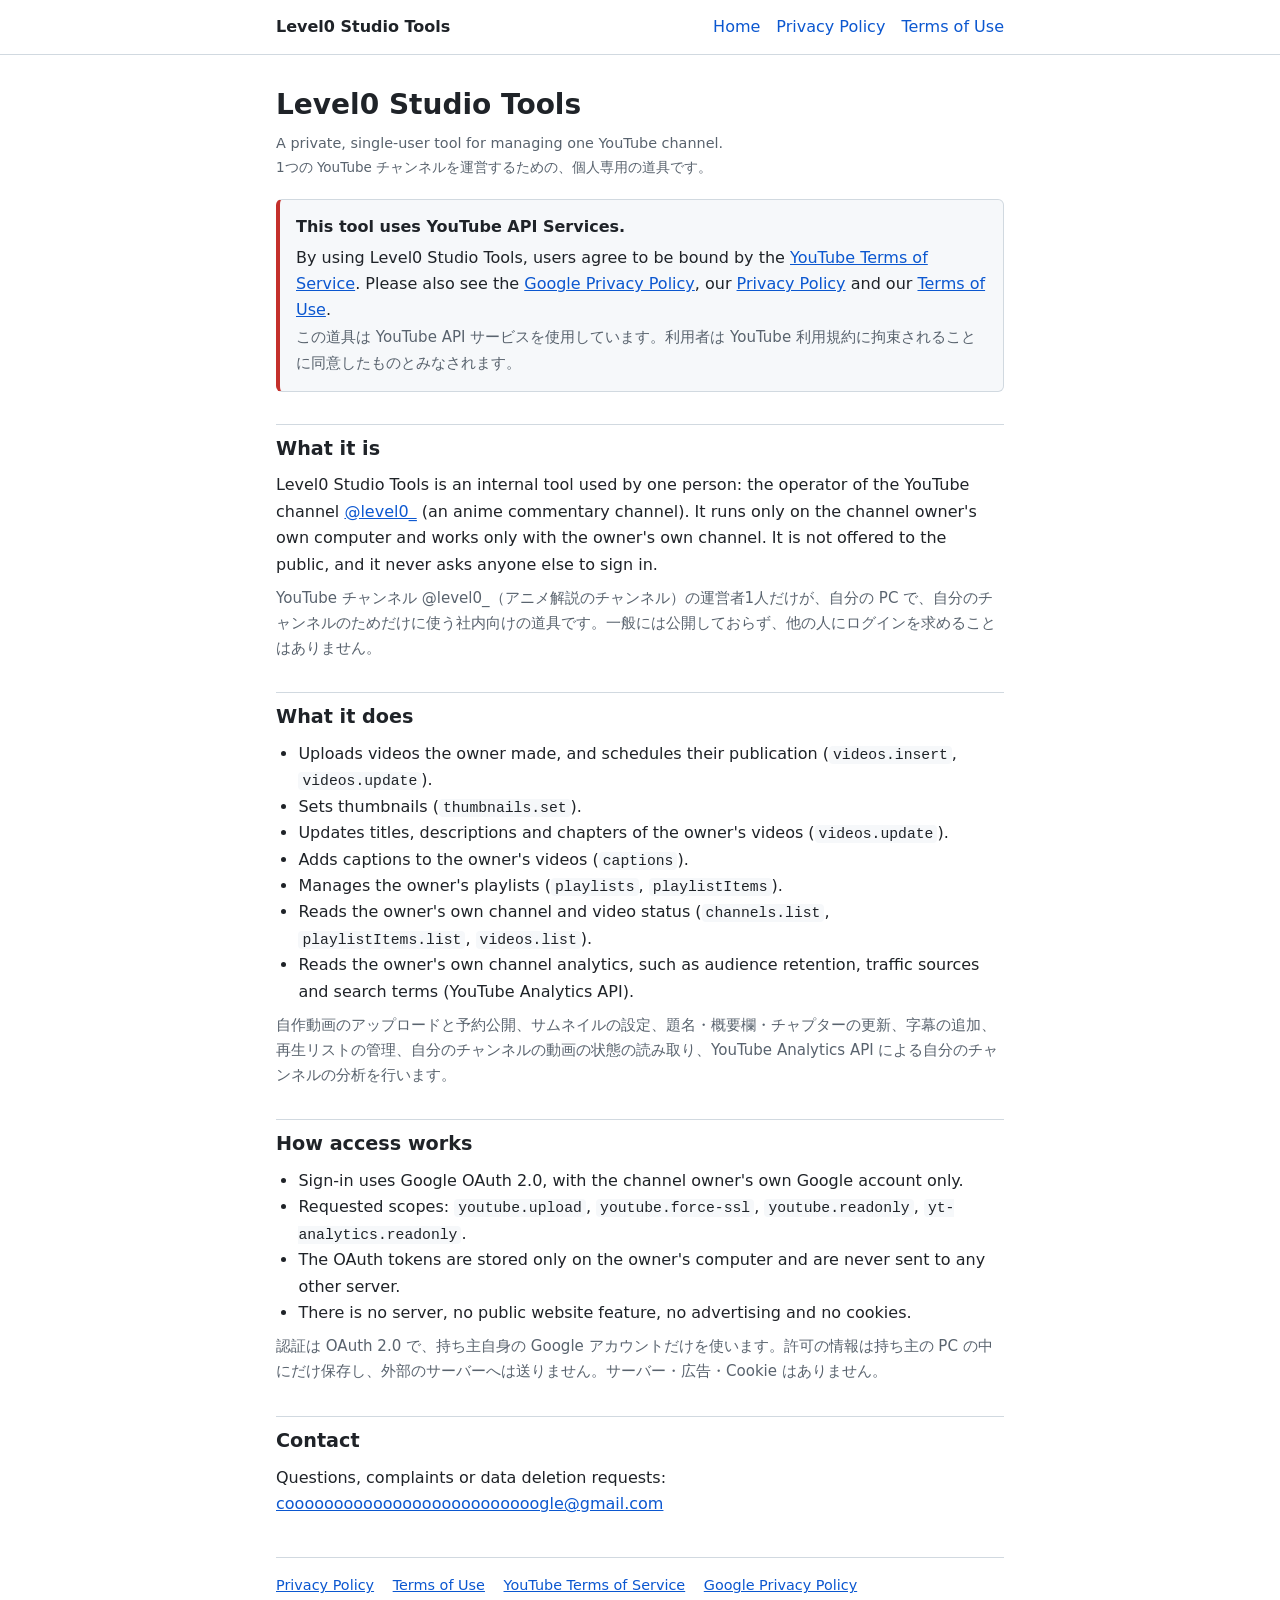
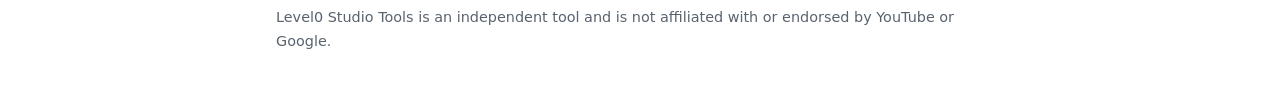
==== index.html @ b28fcb3b "docs: add home, privacy policy and terms of use pages" ====
<!doctype html>
<html lang="en">
<head>
<meta charset="utf-8">
<meta name="viewport" content="width=device-width, initial-scale=1">
<title>Level0 Studio Tools</title>
<meta name="description" content="Level0 Studio Tools is a private, single-user publishing and analytics tool for the owner's own YouTube channel. It uses YouTube API Services.">
<link rel="stylesheet" href="style.css">
</head>
<body>
<header class="site"><div class="inner">
  <a class="name" href="./">Level0 Studio Tools</a>
  <nav><a href="./">Home</a><a href="privacy.html">Privacy Policy</a><a href="terms.html">Terms of Use</a></nav>
</div></header>
<main>
<h1>Level0 Studio Tools</h1>
<p class="meta">A private, single-user tool for managing one YouTube channel.<br><span class="ja">1つの YouTube チャンネルを運営するための、個人専用の道具です。</span></p>

<div class="notice">
  <strong>This tool uses YouTube API Services.</strong>
  By using Level0 Studio Tools, users agree to be bound by the
  <a href="https://www.youtube.com/t/terms">YouTube Terms of Service</a>.
  Please also see the <a href="https://policies.google.com/privacy">Google Privacy Policy</a>,
  our <a href="privacy.html">Privacy Policy</a> and our <a href="terms.html">Terms of Use</a>.<br>
  <span class="ja">この道具は YouTube API サービスを使用しています。利用者は YouTube 利用規約に拘束されることに同意したものとみなされます。</span>
</div>

<h2>What it is</h2>
<p>Level0 Studio Tools is an internal tool used by one person: the operator of the YouTube channel
<a href="https://www.youtube.com/@level0_">@level0_</a> (an anime commentary channel).
It runs only on the channel owner's own computer and works only with the owner's own channel.
It is not offered to the public, and it never asks anyone else to sign in.</p>
<p class="ja">YouTube チャンネル @level0_（アニメ解説のチャンネル）の運営者1人だけが、自分の PC で、自分のチャンネルのためだけに使う社内向けの道具です。一般には公開しておらず、他の人にログインを求めることはありません。</p>

<h2>What it does</h2>
<ul>
  <li>Uploads videos the owner made, and schedules their publication (<code>videos.insert</code>, <code>videos.update</code>).</li>
  <li>Sets thumbnails (<code>thumbnails.set</code>).</li>
  <li>Updates titles, descriptions and chapters of the owner's videos (<code>videos.update</code>).</li>
  <li>Adds captions to the owner's videos (<code>captions</code>).</li>
  <li>Manages the owner's playlists (<code>playlists</code>, <code>playlistItems</code>).</li>
  <li>Reads the owner's own channel and video status (<code>channels.list</code>, <code>playlistItems.list</code>, <code>videos.list</code>).</li>
  <li>Reads the owner's own channel analytics, such as audience retention, traffic sources and search terms (YouTube Analytics API).</li>
</ul>
<p class="ja">自作動画のアップロードと予約公開、サムネイルの設定、題名・概要欄・チャプターの更新、字幕の追加、再生リストの管理、自分のチャンネルの動画の状態の読み取り、YouTube Analytics API による自分のチャンネルの分析を行います。</p>

<h2>How access works</h2>
<ul>
  <li>Sign-in uses Google OAuth 2.0, with the channel owner's own Google account only.</li>
  <li>Requested scopes: <code>youtube.upload</code>, <code>youtube.force-ssl</code>, <code>youtube.readonly</code>, <code>yt-analytics.readonly</code>.</li>
  <li>The OAuth tokens are stored only on the owner's computer and are never sent to any other server.</li>
  <li>There is no server, no public website feature, no advertising and no cookies.</li>
</ul>
<p class="ja">認証は OAuth 2.0 で、持ち主自身の Google アカウントだけを使います。許可の情報は持ち主の PC の中にだけ保存し、外部のサーバーへは送りません。サーバー・広告・Cookie はありません。</p>

<h2>Contact</h2>
<p>Questions, complaints or data deletion requests: <a href="mailto:coooooooooooooooooooooooooogle@gmail.com">coooooooooooooooooooooooooogle@gmail.com</a></p>

<footer>
  <a href="privacy.html">Privacy Policy</a>
  <a href="terms.html">Terms of Use</a>
  <a href="https://www.youtube.com/t/terms">YouTube Terms of Service</a>
  <a href="https://policies.google.com/privacy">Google Privacy Policy</a>
  <p>Level0 Studio Tools is an independent tool and is not affiliated with or endorsed by YouTube or Google.</p>
</footer>
</main>
</body>
</html>
---- style.css ----
:root {
  --bg: #ffffff;
  --fg: #1f2328;
  --muted: #59636e;
  --line: #d1d9e0;
  --accent: #0b57d0;
  --note-bg: #f6f8fa;
}
* { box-sizing: border-box; }
body {
  margin: 0;
  background: var(--bg);
  color: var(--fg);
  font-family: system-ui, -apple-system, "Segoe UI", "Hiragino Sans", "Yu Gothic UI", "Meiryo", sans-serif;
  line-height: 1.65;
  font-size: 16px;
}
main { max-width: 760px; margin: 0 auto; padding: 32px 16px 48px; }
header.site { border-bottom: 1px solid var(--line); }
header.site .inner {
  max-width: 760px; margin: 0 auto; padding: 14px 16px;
  display: flex; flex-wrap: wrap; gap: 8px 20px; align-items: baseline;
}
header.site .name { font-weight: 700; color: var(--fg); text-decoration: none; margin-right: auto; }
header.site nav a { color: var(--accent); text-decoration: none; margin-left: 16px; }
header.site nav a:first-child { margin-left: 0; }
h1 { font-size: 1.75rem; line-height: 1.3; margin: 0 0 4px; }
h2 { font-size: 1.2rem; margin: 32px 0 8px; padding-top: 8px; border-top: 1px solid var(--line); }
h3 { font-size: 1rem; margin: 20px 0 4px; }
p, ul, table { margin: 8px 0; }
ul { padding-left: 1.4em; }
a { color: var(--accent); }
.ja { color: var(--muted); font-size: 0.94em; }
.meta { color: var(--muted); font-size: 0.9rem; margin-bottom: 20px; }
.notice {
  background: var(--note-bg); border: 1px solid var(--line); border-left: 4px solid #c4302b;
  padding: 14px 16px; border-radius: 6px; margin: 20px 0;
}
.notice strong { display: block; margin-bottom: 4px; }
table { border-collapse: collapse; width: 100%; font-size: 0.95rem; }
th, td { border: 1px solid var(--line); padding: 6px 8px; text-align: left; vertical-align: top; }
th { background: var(--note-bg); }
code { font-size: 0.92em; background: var(--note-bg); padding: 1px 4px; border-radius: 4px; overflow-wrap: anywhere; }
footer { border-top: 1px solid var(--line); margin-top: 40px; padding-top: 16px; color: var(--muted); font-size: 0.9rem; }
footer a { margin-right: 14px; }
.table-wrap { overflow-x: auto; }
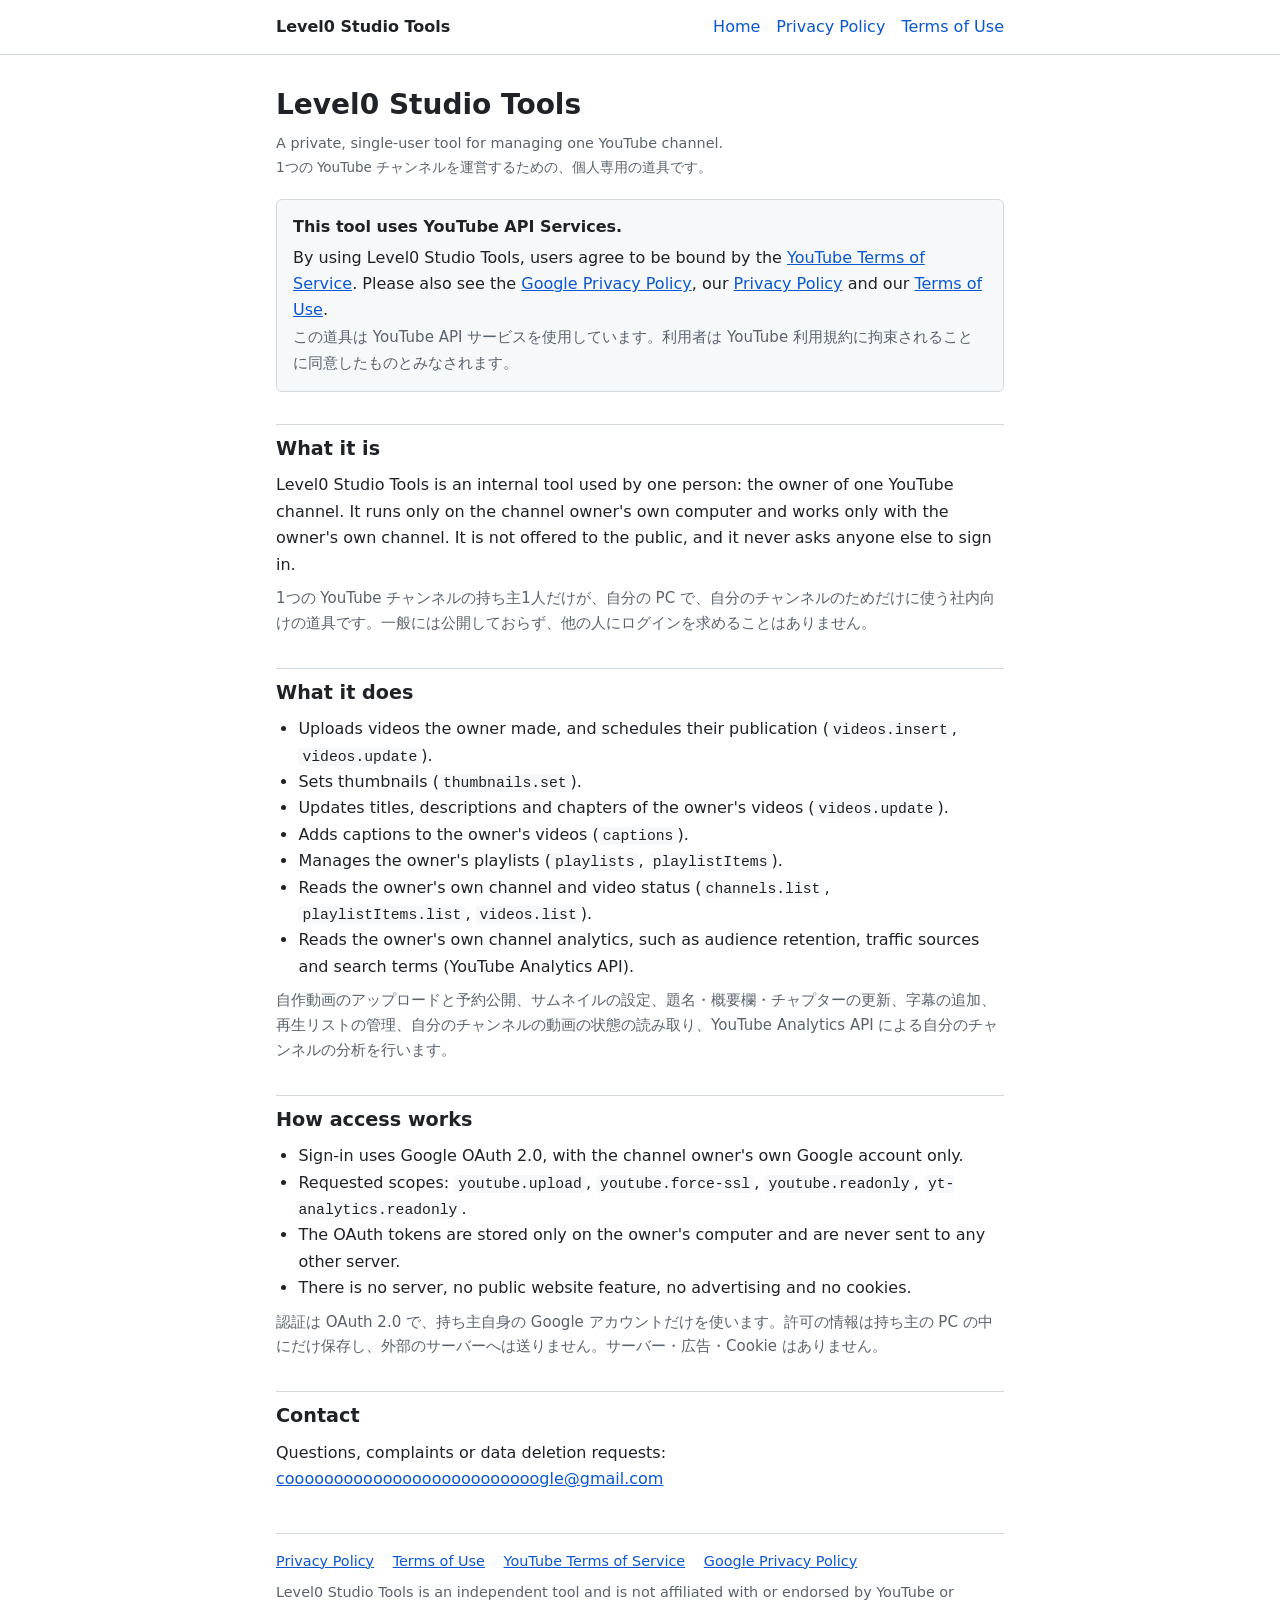
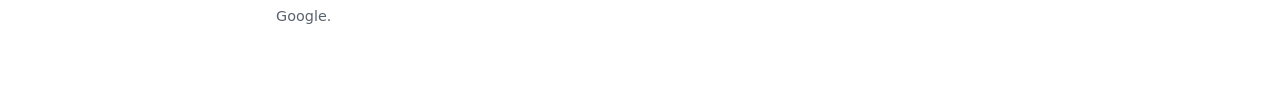
==== commit 5c5d8778: "docs: simplify pages and remove channel link" ====
--- a/index.html
+++ b/index.html
@@ -26,11 +26,10 @@
 </div>
 
 <h2>What it is</h2>
-<p>Level0 Studio Tools is an internal tool used by one person: the operator of the YouTube channel
-<a href="https://www.youtube.com/@level0_">@level0_</a> (an anime commentary channel).
+<p>Level0 Studio Tools is an internal tool used by one person: the owner of one YouTube channel.
 It runs only on the channel owner's own computer and works only with the owner's own channel.
 It is not offered to the public, and it never asks anyone else to sign in.</p>
-<p class="ja">YouTube チャンネル @level0_（アニメ解説のチャンネル）の運営者1人だけが、自分の PC で、自分のチャンネルのためだけに使う社内向けの道具です。一般には公開しておらず、他の人にログインを求めることはありません。</p>
+<p class="ja">1つの YouTube チャンネルの持ち主1人だけが、自分の PC で、自分のチャンネルのためだけに使う社内向けの道具です。一般には公開しておらず、他の人にログインを求めることはありません。</p>
 
 <h2>What it does</h2>
 <ul>
--- a/style.css
+++ b/style.css
@@ -33,7 +33,7 @@
 .ja { color: var(--muted); font-size: 0.94em; }
 .meta { color: var(--muted); font-size: 0.9rem; margin-bottom: 20px; }
 .notice {
-  background: var(--note-bg); border: 1px solid var(--line); border-left: 4px solid #c4302b;
+  background: var(--note-bg); border: 1px solid var(--line);
   padding: 14px 16px; border-radius: 6px; margin: 20px 0;
 }
 .notice strong { display: block; margin-bottom: 4px; }
